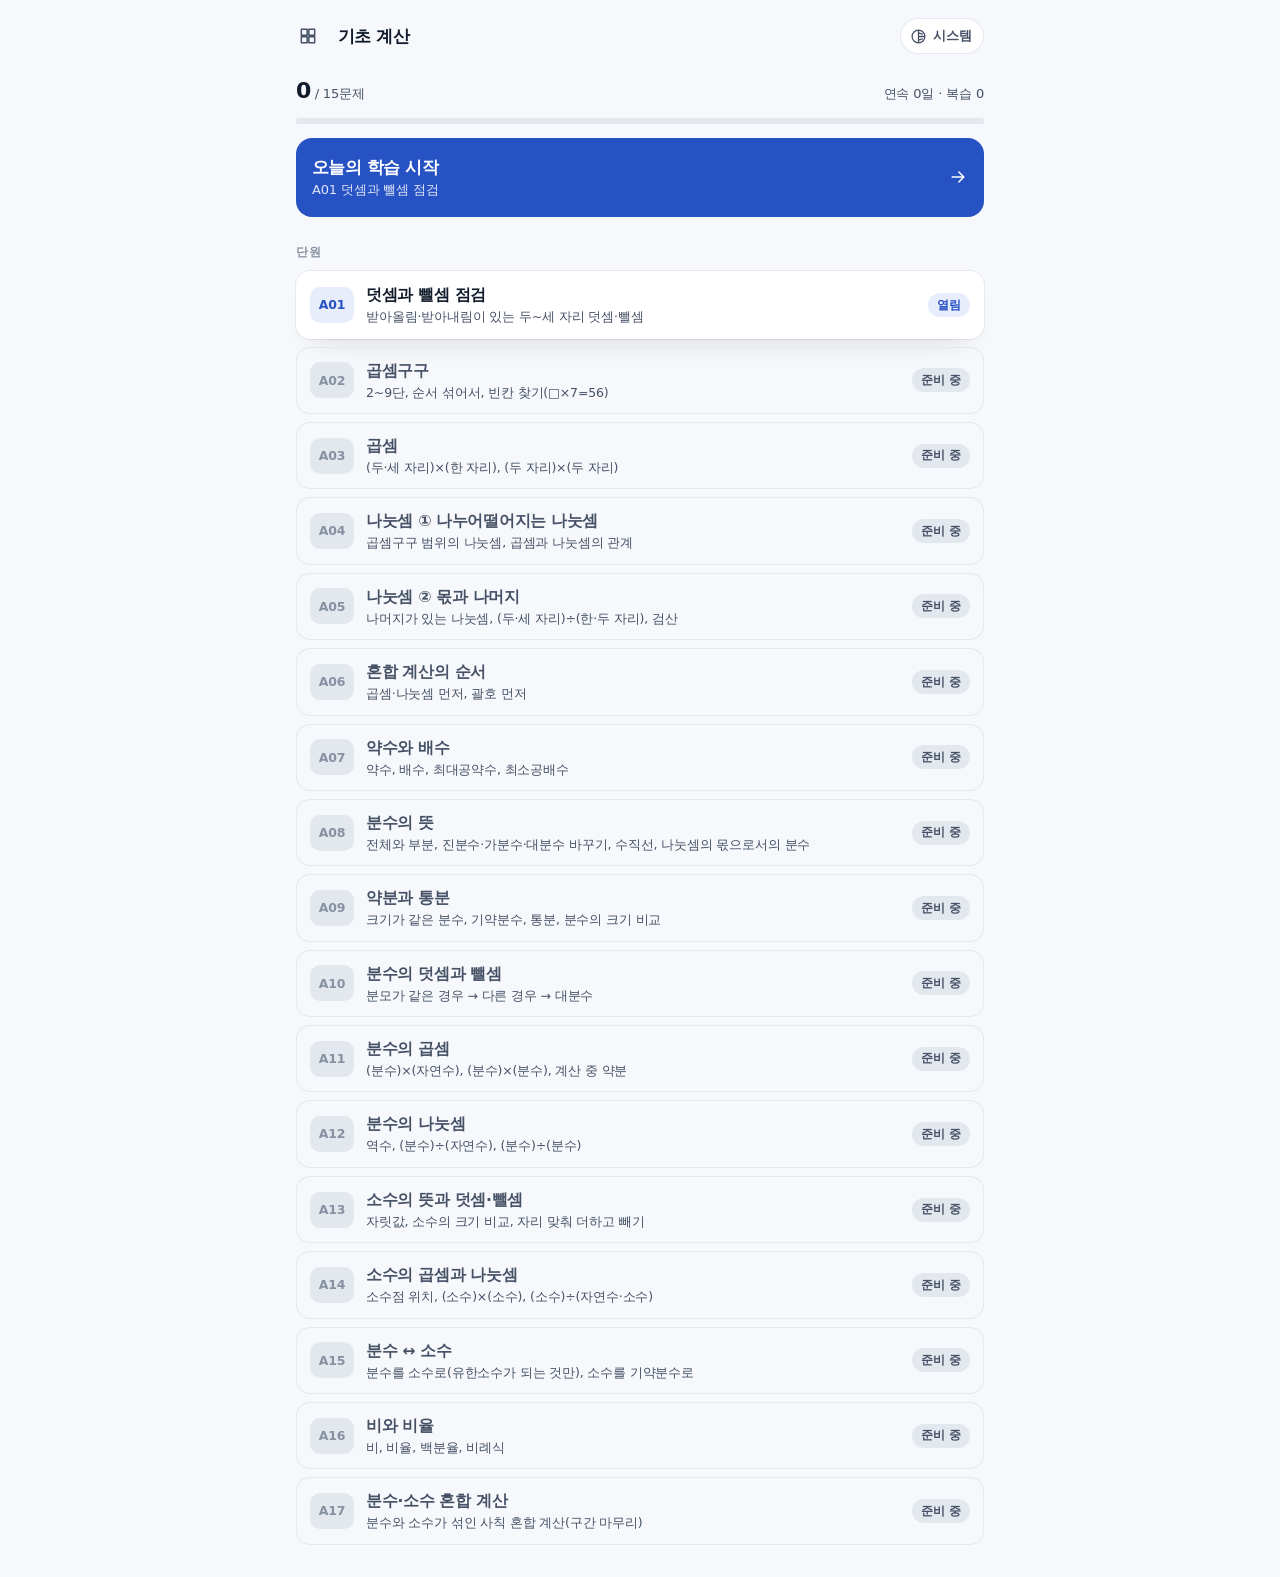
==== docs/basic/index.html @ 7d5328c9 "공통 엔진과 첫 단원 A01 덧셈과 뺄셈 점검 - 엔진: 씨앗 난수, 유형 템플릿 등록·문제 생성, 정답 판정(흔한 실수 설명),   진도(단계, 최근 10문제 중 9문제 통과)," ====
<!doctype html>
<html lang="ko" data-theme="light">
<head>
<meta charset="utf-8">
<meta name="viewport" content="width=device-width, initial-scale=1, viewport-fit=cover">
<meta name="theme-color" content="#F6F8FB">
<title>기초 계산 — Math Hub</title>
<link rel="icon" href="data:image/svg+xml,%3Csvg xmlns='http://www.w3.org/2000/svg' viewBox='0 0 256 256'%3E%3Crect width='256' height='256' rx='56' fill='%23111B2B'/%3E%3Ccircle cx='128' cy='68' r='18' fill='%235E8BFF'/%3E%3Crect x='52' y='114' width='152' height='28' rx='14' fill='%23EEF1F6'/%3E%3Ccircle cx='128' cy='188' r='18' fill='%234FC891'/%3E%3C/svg%3E">
<link rel="manifest" href="../manifest.webmanifest">
<link rel="apple-touch-icon" href="../icons/apple-touch-icon.png">
<meta name="apple-mobile-web-app-capable" content="yes">
<meta name="mobile-web-app-capable" content="yes">
<meta name="apple-mobile-web-app-title" content="Math Hub">
<meta name="apple-mobile-web-app-status-bar-style" content="default">
<meta name="format-detection" content="telephone=no">
<script>
/* 첫 페인트 전에 테마 적용 */
(function () { try { var t = localStorage.getItem('mathhub.theme') || 'auto'; if (t !== 'light' && t !== 'dark') t = matchMedia('(prefers-color-scheme: dark)').matches ? 'dark' : 'light'; document.documentElement.dataset.theme = t; } catch (e) {} })();
</script>
<link rel="stylesheet" href="../shared/vendor/katex/katex.min.css">
<link rel="stylesheet" href="../shared/app.css">
</head>
<body>
<div id="app"></div>
<noscript><p style="padding:24px">이 앱은 JavaScript가 필요합니다.</p></noscript>
<!-- 구간 앱은 모두 같은 틀이다. 구간마다 다른 것은 아래 start 의 stage 뿐이다. -->
<script src="../shared/vendor/katex/katex.min.js"></script>
<script src="../shared/hub.js" data-root="../"></script>
<script src="../shared/map.js"></script>
<script src="../shared/engine/rng.js"></script>
<script src="../shared/engine/num.js"></script>
<script src="../shared/engine/answer.js"></script>
<script src="../shared/engine/types.js"></script>
<script src="../shared/engine/progress.js"></script>
<script src="../shared/engine/ui.js"></script>
<script>MH.app.start({ stage: 'A', root: document.getElementById('app'), home: '../' });</script>
</body>
</html>
---- docs/shared/app.css ----
/* Math Hub 영역 앱 공통 스타일 — 단원 목록 · 단원 화면 · 문제 화면. 허브와 같은 색을 쓴다. */
:root {
  --bg: #F6F8FB; --surface: #FFFFFF; --ink: #111B2B; --ink-2: #465166; --muted: #8791A1; --line: #E4E8EF; --track: #E3E7EE;
  --brand: #2752C4; --soft: #E7EDFB; --on-brand: #FFFFFF;
  --ok: #1B7A50; --ok-soft: #E2F2EA; --bad: #B4382C; --bad-soft: #FBEAE7; --warn: #9A6A0A; --warn-soft: #FBF1DC;
  --key: #FFFFFF; --key-down: #E7EBF2;
  --shadow: 0 0 0 1px rgba(20, 30, 50, .06), 0 1px 2px rgba(20, 20, 30, .04), 0 16px 32px -20px rgba(20, 20, 30, .18);
  --sans: -apple-system, BlinkMacSystemFont, "Pretendard", "Apple SD Gothic Neo", "Noto Sans KR", "Malgun Gothic", system-ui, sans-serif;
}
[data-theme="dark"] {
  --bg: #0C111B; --surface: #141B28; --ink: #EEF1F6; --ink-2: #B4BDCC; --muted: #77839A; --line: #243044; --track: #212B3C;
  --brand: #9DB8FF; --soft: #1B2747; --on-brand: #0C111B;
  --ok: #8FDDB6; --ok-soft: #173226; --bad: #FFA79C; --bad-soft: #3A1D1A; --warn: #F0C56A; --warn-soft: #33290F;
  --key: #1A2333; --key-down: #263248;
  --shadow: 0 0 0 1px rgba(255, 255, 255, .06), 0 16px 32px -20px rgba(0, 0, 0, .7);
  color-scheme: dark;
}
* { box-sizing: border-box; margin: 0; }
html { -webkit-text-size-adjust: 100%; -webkit-tap-highlight-color: transparent; height: 100%; }
body { min-height: 100%; background: var(--bg); color: var(--ink); font: 15px/1.55 var(--sans); letter-spacing: -.01em; -webkit-font-smoothing: antialiased; }
a { color: inherit; text-decoration: none; touch-action: manipulation; }
button { font: inherit; color: inherit; background: none; border: 0; padding: 0; cursor: pointer; touch-action: manipulation; -webkit-user-select: none; user-select: none; }
ol, ul { list-style: none; padding: 0; }
:focus-visible { outline: 2px solid var(--brand); outline-offset: 2px; border-radius: 10px; }
svg.ic { width: 20px; height: 20px; fill: none; stroke: currentColor; stroke-width: 1.8; stroke-linecap: round; stroke-linejoin: round; flex: none; }
.katex { font-size: 1.1em; }

.page { max-width: 720px; margin: 0 auto; padding: calc(14px + env(safe-area-inset-top)) max(16px, env(safe-area-inset-right)) calc(32px + env(safe-area-inset-bottom)) max(16px, env(safe-area-inset-left)); }
.bar { display: flex; align-items: center; gap: 10px; min-height: 44px; }
.bar h1 { flex: 1; min-width: 0; font-size: 17px; font-weight: 750; letter-spacing: -.03em; overflow: hidden; text-overflow: ellipsis; white-space: nowrap; }
.icon-btn { width: 40px; height: 40px; margin-left: -8px; border-radius: 12px; display: grid; place-items: center; color: var(--ink-2); flex: none; }
.icon-btn:active { background: var(--track); }
.theme { display: inline-flex; align-items: center; gap: 6px; height: 36px; padding: 0 12px 0 10px; border-radius: 999px; color: var(--ink-2); font-size: 13px; font-weight: 600; box-shadow: inset 0 0 0 1px var(--line); background: var(--surface); }
.theme .ic { width: 17px; height: 17px; }
.sec { margin-top: 26px; font-size: 12px; font-weight: 650; letter-spacing: .12em; color: var(--muted); }
.card { margin-top: 14px; padding: 16px; border-radius: 16px; background: var(--surface); box-shadow: var(--shadow); }
.track { height: 6px; border-radius: 999px; background: var(--track); overflow: hidden; }
.track i { display: block; height: 100%; border-radius: 999px; background: var(--brand); }
.chip { display: inline-flex; align-items: center; height: 24px; padding: 0 9px; border-radius: 999px; font-size: 12px; font-weight: 650; background: var(--track); color: var(--ink-2); white-space: nowrap; }
.chip.ok { background: var(--ok-soft); color: var(--ok); } .chip.on { background: var(--soft); color: var(--brand); }
.btn { display: flex; align-items: center; justify-content: center; gap: 8px; width: 100%; min-height: 54px; padding: 0 18px; border-radius: 14px; font-size: 16.5px; font-weight: 700; letter-spacing: -.02em; background: var(--brand); color: var(--on-brand); }
.btn:active { opacity: .85; }
.btn.ghost { background: var(--surface); color: var(--ink); box-shadow: inset 0 0 0 1px var(--line); }
.btn.small { min-height: 44px; font-size: 14.5px; }
.note { font-size: 13px; color: var(--ink-2); }

/* ── 구간 홈 ── */
.today { margin-top: 16px; }
.today-row { display: flex; align-items: baseline; justify-content: space-between; gap: 10px; font-size: 13px; color: var(--ink-2); margin-bottom: 10px; font-variant-numeric: tabular-nums; }
.today-row b { font-size: 22px; font-weight: 750; color: var(--ink); letter-spacing: -.03em; }
.cta { display: flex; align-items: center; gap: 12px; margin-top: 14px; padding: 16px; border-radius: 16px; background: var(--brand); color: var(--on-brand); }
.cta .txt { flex: 1; min-width: 0; } .cta b { display: block; font-size: 17px; font-weight: 750; letter-spacing: -.03em; } .cta small { display: block; font-size: 13px; opacity: .85; overflow: hidden; text-overflow: ellipsis; white-space: nowrap; }
.cta.idle { background: var(--soft); color: var(--ink); }
.units { display: grid; gap: 8px; margin-top: 10px; }
.unit { display: flex; align-items: center; gap: 12px; padding: 12px 14px; border-radius: 14px; background: var(--surface); box-shadow: var(--shadow); }
.unit .no { width: 44px; height: 36px; border-radius: 10px; display: grid; place-items: center; flex: none; background: var(--soft); color: var(--brand); font-size: 12.5px; font-weight: 750; font-variant-numeric: tabular-nums; }
.unit .txt { flex: 1; min-width: 0; } .unit .txt b { display: block; font-size: 15.5px; font-weight: 700; letter-spacing: -.02em; }
.unit .txt small { display: block; font-size: 12.5px; color: var(--ink-2); overflow: hidden; text-overflow: ellipsis; white-space: nowrap; }
.unit.off { background: transparent; box-shadow: inset 0 0 0 1px var(--line); } .unit.off .no { background: var(--track); color: var(--muted); } .unit.off .txt b { color: var(--ink-2); font-weight: 650; }
.unit.done .no { background: var(--ok-soft); color: var(--ok); }

/* ── 단원 화면 ── */
.u-head { margin-top: 14px; } .u-head h2 { font-size: 24px; font-weight: 750; letter-spacing: -.035em; line-height: 1.3; margin-top: 8px; word-break: keep-all; } .u-head p { color: var(--ink-2); margin-top: 4px; word-break: keep-all; }
.card h3 { font-size: 13px; font-weight: 700; color: var(--ink-2); margin-bottom: 10px; }
.dots { display: flex; gap: 6px; } .dots i { flex: 1; height: 10px; border-radius: 999px; background: var(--track); }
.dots i.d1 { background: var(--ok); } .dots i.dh { background: var(--warn); } .dots i.d0 { background: var(--bad); }
.card .note { margin-top: 10px; }
.types li { display: flex; align-items: center; gap: 12px; padding: 9px 0; border-top: 1px solid var(--line); } .types li:first-child { border-top: 0; padding-top: 0; } .types li:last-child { padding-bottom: 0; }
.types .txt { flex: 1; min-width: 0; font-weight: 650; font-size: 14.5px; } .types small { display: block; font-weight: 500; font-size: 12.5px; color: var(--muted); }
.lv { display: flex; gap: 3px; flex: none; } .lv i { width: 16px; height: 6px; border-radius: 999px; background: var(--track); } .lv i.on { background: var(--brand); }
.actions { display: grid; gap: 10px; margin-top: 18px; } .actions .note { text-align: center; margin-top: -2px; }
.result { text-align: center; padding: 28px 16px; } .result b { display: block; font-size: 44px; font-weight: 750; letter-spacing: -.04em; font-variant-numeric: tabular-nums; } .result h2 { font-size: 20px; margin-top: 4px; letter-spacing: -.03em; } .result p { color: var(--ink-2); margin-top: 8px; word-break: keep-all; }

/* ── 문제 화면: 위 막대 · 문제(스크롤) · 아래 키패드 ── */
.solve { display: flex; flex-direction: column; height: 100vh; height: 100dvh; max-width: 720px; margin: 0 auto; }
.solve .bar { padding: calc(8px + env(safe-area-inset-top)) max(16px, env(safe-area-inset-right)) 4px max(16px, env(safe-area-inset-left)); }
.solve .bar .mid { flex: 1; min-width: 0; font-size: 13px; font-weight: 650; color: var(--ink-2); overflow: hidden; text-overflow: ellipsis; white-space: nowrap; }
.solve .bar .count { font-size: 13px; font-weight: 650; color: var(--ink-2); font-variant-numeric: tabular-nums; white-space: nowrap; }
.solve .track { margin: 0 16px; height: 4px; flex: none; }
.q { flex: 1; overflow-y: auto; -webkit-overflow-scrolling: touch; padding: 14px 16px 16px; }
.q-tag { display: flex; flex-wrap: wrap; gap: 6px; align-items: center; font-size: 12.5px; color: var(--muted); font-weight: 600; }
.q-tex { margin-top: 18px; text-align: center; font-size: clamp(30px, 10vw, 44px); line-height: 1.2; font-variant-numeric: tabular-nums; overflow-x: auto; }
.q-tex .katex { font-size: 1em; }
.q-text { margin-top: 14px; font-size: 17px; line-height: 1.6; word-break: keep-all; }
.q-tex + .q-text { text-align: center; font-size: 15px; color: var(--ink-2); margin-top: 8px; }
.answer { display: flex; align-items: center; justify-content: center; gap: 10px; margin-top: 20px; }
.ans-box { min-width: 150px; height: 64px; padding: 0 18px; border-radius: 16px; background: var(--surface); box-shadow: inset 0 0 0 2px var(--line); display: flex; align-items: center; justify-content: center; font-size: 32px; font-weight: 700; letter-spacing: .02em; font-variant-numeric: tabular-nums; }
.ans-box.live { box-shadow: inset 0 0 0 2px var(--brand); }
.ans-box.live::after { content: ""; width: 2px; height: 30px; margin-left: 3px; background: var(--brand); animation: blink 1.1s steps(1) infinite; }
.ans-box.good { box-shadow: inset 0 0 0 2px var(--ok); color: var(--ok); } .ans-box.bad { box-shadow: inset 0 0 0 2px var(--bad); color: var(--bad); }
.ans-box.shake { animation: shake .3s; }
.answer .suffix { font-size: 20px; font-weight: 650; color: var(--ink-2); }
@keyframes blink { 50% { opacity: 0; } }
@keyframes shake { 25% { transform: translateX(-6px); } 75% { transform: translateX(6px); } }
.fb { margin-top: 16px; display: grid; gap: 10px; }
.msg { padding: 14px 16px; border-radius: 14px; background: var(--surface); box-shadow: inset 0 0 0 1px var(--line); word-break: keep-all; }
.msg b { display: block; font-size: 16px; letter-spacing: -.02em; } .msg p { margin-top: 4px; color: var(--ink-2); font-size: 14.5px; } .msg p.mine { color: var(--muted); font-size: 13px; }
.msg.good { background: var(--ok-soft); box-shadow: none; } .msg.good b { color: var(--ok); }
.msg.bad { background: var(--bad-soft); box-shadow: none; } .msg.bad b { color: var(--bad); }
.msg.star { background: var(--soft); box-shadow: none; } .msg.star b { color: var(--brand); }
.msg.hint b { font-size: 12.5px; color: var(--warn); font-weight: 700; } .msg.hint p { color: var(--ink); margin-top: 2px; }
.msg .btn { margin-top: 12px; }
.steps { counter-reset: s; display: grid; gap: 12px; margin-top: 8px; }
.steps li { counter-increment: s; position: relative; padding-left: 30px; font-size: 14.5px; color: var(--ink); }
.steps li::before { content: counter(s); position: absolute; left: 0; top: 1px; width: 21px; height: 21px; border-radius: 50%; background: var(--track); color: var(--ink-2); font-size: 12px; font-weight: 700; display: grid; place-items: center; }
.steps .tex { margin-top: 8px; font-size: 20px; overflow-x: auto; } .steps .tex .katex { font-size: 1em; }
.pad { flex: none; padding: 8px max(10px, env(safe-area-inset-right)) calc(10px + env(safe-area-inset-bottom)) max(10px, env(safe-area-inset-left)); background: var(--bg); border-top: 1px solid var(--line); }
.tools { display: flex; gap: 8px; margin-bottom: 8px; }
.tools button { flex: 1; height: 40px; border-radius: 12px; font-size: 14px; font-weight: 650; color: var(--ink-2); background: var(--surface); box-shadow: inset 0 0 0 1px var(--line); display: flex; align-items: center; justify-content: center; gap: 6px; }
.tools button:disabled { opacity: .4; } .tools button .ic { width: 17px; height: 17px; }
.tools.ask { align-items: center; } .tools.ask span { flex: 2; font-size: 13px; color: var(--ink-2); line-height: 1.35; word-break: keep-all; } .tools.ask button { flex: 1; } .tools.ask .yes { color: var(--bad); }
.keys { display: grid; grid-template-columns: repeat(3, 1fr); gap: 8px; }
.keys button { height: clamp(52px, 8.2vh, 66px); border-radius: 14px; background: var(--key); box-shadow: var(--shadow); font-size: 26px; font-weight: 600; font-variant-numeric: tabular-nums; display: grid; place-items: center; }
.keys button:active { background: var(--key-down); }
.keys .k-ok { background: var(--brand); color: var(--on-brand); font-size: 18px; font-weight: 700; } .keys .k-ok:active { background: var(--brand); opacity: .85; }
.keys .k-back { color: var(--ink-2); } .keys .k-back .ic { width: 26px; height: 26px; }
.pad .btn { min-height: 60px; }
.pad .sub-link { display: block; text-align: center; padding: 12px 0 2px; font-size: 13.5px; color: var(--ink-2); font-weight: 600; }

@media (min-width: 720px) { .solve { border-left: 1px solid var(--line); border-right: 1px solid var(--line); } }
@media (prefers-reduced-motion: reduce) { .ans-box.live::after, .ans-box.shake { animation: none; } }
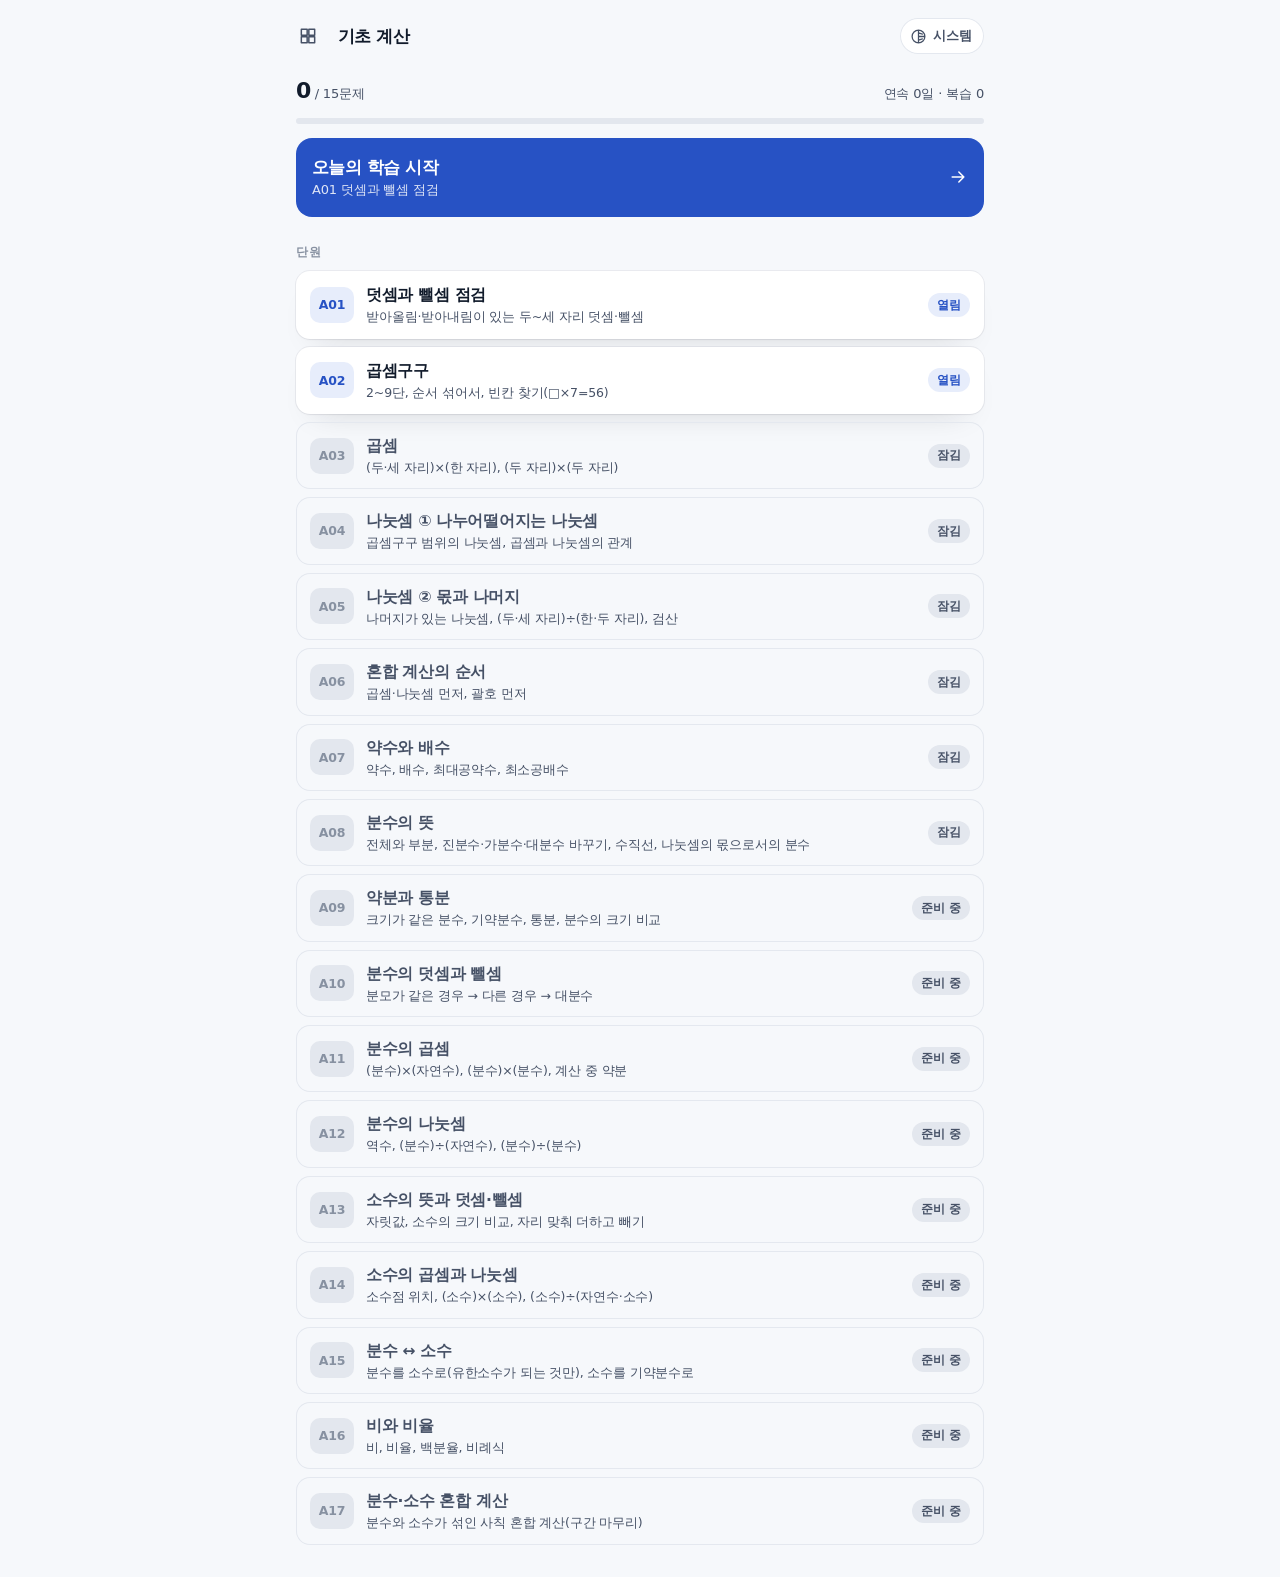
==== commit 988cd46a: "A08 분수의 뜻 단원 추가 - 유형 5개: 전체와 부분, 수직선 위의 분수, 나눗셈의 몫을 분수로, 가분수를 대분수로, 대분수를 가분수로 - 새 답 형식 fraction(분자 칸" ====
--- a/docs/basic/index.html
+++ b/docs/basic/index.html
@@ -25,6 +25,7 @@
 <noscript><p style="padding:24px">이 앱은 JavaScript가 필요합니다.</p></noscript>
 <!-- 구간 앱은 모두 같은 틀이다. 구간마다 다른 것은 아래 start 의 stage 뿐이다. -->
 <script src="../shared/vendor/katex/katex.min.js"></script>
+<script src="../shared/vendor/fraction/fraction.min.js"></script>
 <script src="../shared/hub.js" data-root="../"></script>
 <script src="../shared/map.js"></script>
 <script src="../shared/engine/rng.js"></script>
--- a/docs/shared/app.css
+++ b/docs/shared/app.css
@@ -89,6 +89,12 @@
 .ans-box.live::after { content: ""; width: 2px; height: 30px; margin-left: 3px; background: var(--brand); animation: blink 1.1s steps(1) infinite; }
 .ans-box.good { box-shadow: inset 0 0 0 2px var(--ok); color: var(--ok); } .ans-box.bad { box-shadow: inset 0 0 0 2px var(--bad); color: var(--bad); }
 .ans-box.shake { animation: shake .3s; }
+.answer.multi { gap: 14px; align-items: flex-end; } .answer.multi .ans-box { min-width: 112px; } .answer .field { display: flex; flex-direction: column; align-items: center; gap: 6px; } .answer .field small { font-size: 13px; font-weight: 650; color: var(--ink-2); }
+.answer.frac { gap: 12px; margin-top: 16px; } .answer.frac .ans-box { min-width: 96px; height: 48px; font-size: 26px; }
+.frac-in { display: flex; flex-direction: column; align-items: stretch; gap: 6px; } .frac-in > i { height: 3px; border-radius: 2px; background: var(--ink); margin: 0 -6px; }
+.figure { margin-top: 14px; display: grid; gap: 6px; }
+.bar-fig { display: grid; gap: 3px; height: 32px; } .bar-fig i { border-radius: 5px; background: var(--surface); box-shadow: inset 0 0 0 1.5px var(--line); } .bar-fig i.on { background: var(--brand); box-shadow: none; }
+.line-fig { width: 100%; height: auto; display: block; } .line-fig .ax { stroke: var(--ink-2); stroke-width: 1.5; } .line-fig text { fill: var(--ink-2); font-size: 13px; font-weight: 600; } .line-fig .mk { fill: var(--brand); stroke: none; font-size: 14px; }
 .answer .suffix { font-size: 20px; font-weight: 650; color: var(--ink-2); }
 @keyframes blink { 50% { opacity: 0; } }
 @keyframes shake { 25% { transform: translateX(-6px); } 75% { transform: translateX(6px); } }
@@ -118,4 +124,5 @@
 .pad .sub-link { display: block; text-align: center; padding: 12px 0 2px; font-size: 13.5px; color: var(--ink-2); font-weight: 600; }
 
 @media (min-width: 720px) { .solve { border-left: 1px solid var(--line); border-right: 1px solid var(--line); } }
+@media (max-height: 680px) { .keys button { height: 46px; } .keys { gap: 6px; } }
 @media (prefers-reduced-motion: reduce) { .ans-box.live::after, .ans-box.shake { animation: none; } }
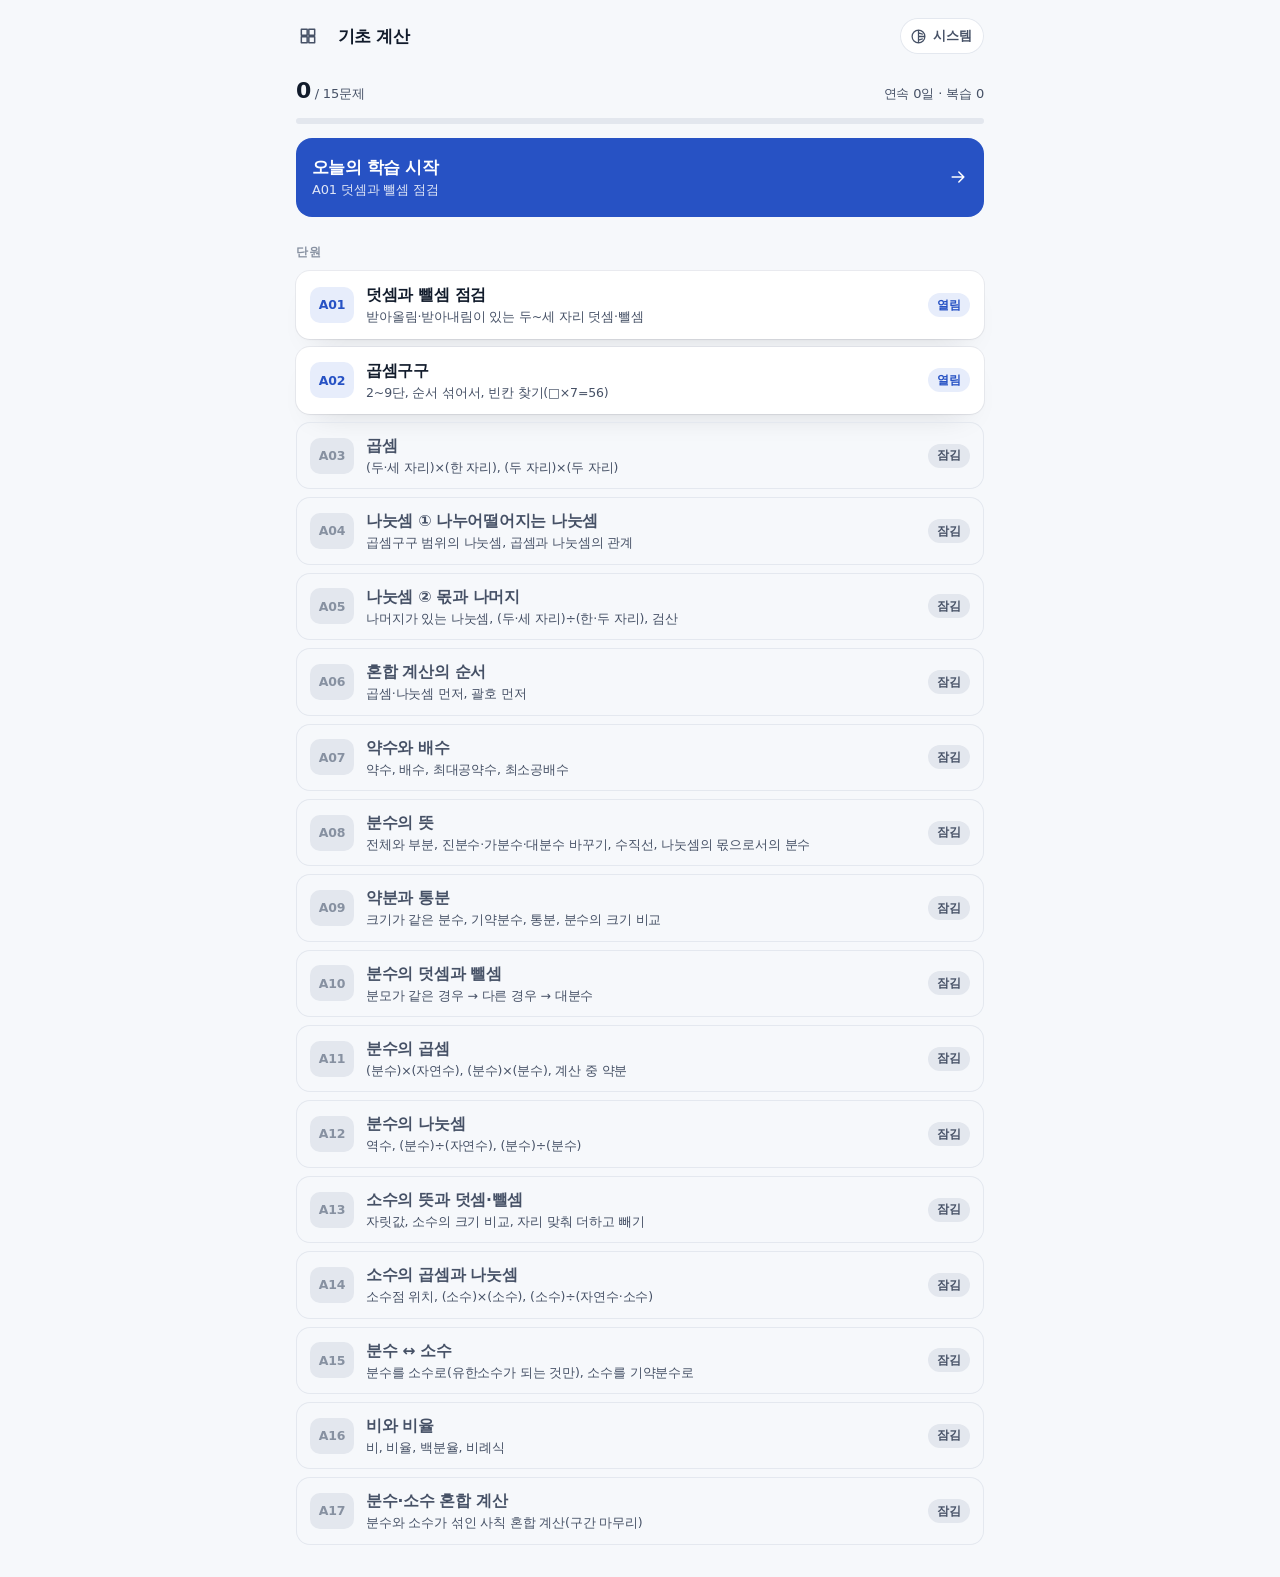
==== commit 98bf6342: "풀이 공간 추가: 문제 아래에 펜 · 손가락으로 풀이를 쓰는 캔버스 - 넓은 화면(아이패드 · 컴퓨터): 왼쪽에 문제와 풀이 공간, 오른쪽에 답 칸 · 설명 · 키패드 - 휴대폰:" ====
--- a/docs/basic/index.html
+++ b/docs/basic/index.html
@@ -33,6 +33,7 @@
 <script src="../shared/engine/answer.js"></script>
 <script src="../shared/engine/types.js"></script>
 <script src="../shared/engine/progress.js"></script>
+<script src="../shared/engine/scratch.js"></script>
 <script src="../shared/engine/ui.js"></script>
 <script>MH.app.start({ stage: 'A', root: document.getElementById('app'), home: '../' });</script>
 </body>
--- a/docs/shared/app.css
+++ b/docs/shared/app.css
@@ -78,8 +78,48 @@
 .solve .bar .count { font-size: 13px; font-weight: 650; color: var(--ink-2); font-variant-numeric: tabular-nums; white-space: nowrap; }
 .solve .track { margin: 0 16px; height: 4px; flex: none; }
 .q { flex: 1; overflow-y: auto; -webkit-overflow-scrolling: touch; padding: 14px 16px 16px; }
+/* 개념 카드 */
+.learn .bar h1 { font-size: 15px; color: var(--ink-2); font-weight: 650; }
+.c-body { font-size: 16.5px; line-height: 1.7; word-break: keep-all; padding: 18px; }
+.c-body > * + * { margin-top: 12px; }
+.c-body b { font-weight: 750; }
+.c-tex { text-align: center; font-size: 20px; padding: 6px 0; overflow-x: auto; overflow-y: hidden; }
+.c-list li { position: relative; padding-left: 16px; } .c-list li + li { margin-top: 6px; }
+.c-list.num li { padding-left: 0; } .c-list.num li::before { display: none; }
+.c-list li::before { content: ""; position: absolute; left: 3px; top: .72em; width: 5px; height: 5px; border-radius: 50%; background: var(--muted); }
+.c-ex { border-radius: 12px; background: var(--bg); padding: 4px 12px; }
+.c-ex li { display: flex; gap: 12px; align-items: center; padding: 9px 0; } .c-ex li + li { border-top: 1px solid var(--line); }
+.c-ex .k { flex: none; min-width: 64px; text-align: center; font-weight: 700; font-size: 17px; } .c-ex .d { flex: 1; min-width: 0; font-size: 15px; line-height: 1.55; color: var(--ink-2); }
+.c-body .figure { margin-top: 12px; }
+.c-dots { display: flex; justify-content: center; gap: 6px; margin-top: 16px; } .c-dots i { width: 7px; height: 7px; border-radius: 50%; background: var(--track); } .c-dots i.on { background: var(--brand); }
+.c-nav { grid-auto-flow: column; grid-auto-columns: 1fr; margin-top: 14px; }
+.sheet { position: fixed; inset: 0; z-index: 20; overflow-y: auto; -webkit-overflow-scrolling: touch; background: var(--bg); }
+.q-concept { margin-left: auto; display: inline-flex; align-items: center; gap: 4px; height: 30px; padding: 0 10px; border-radius: 999px; font-size: 12.5px; font-weight: 650; color: var(--brand); background: var(--soft); }
+.q-concept svg.ic { width: 15px; height: 15px; }
+.q-btns { margin-left: auto; display: flex; gap: 6px; } .q-btns .q-concept { margin-left: 0; } .q-concept.on { background: var(--brand); color: var(--on-brand); }
+/* 풀이 공간(engine/scratch.js): 펜 · 손가락으로 풀이를 쓰는 곳 */
+.sp { margin-top: 16px; border-radius: 14px; background: var(--surface); box-shadow: var(--shadow); overflow: hidden; display: flex; flex-direction: column; }
+.sp-bar { display: flex; align-items: center; gap: 2px; padding: 5px 6px; border-bottom: 1px solid var(--line); }
+.sp-bar .gap { flex: 1; }
+.sp-bar button { display: inline-flex; align-items: center; gap: 4px; height: 34px; padding: 0 9px; border-radius: 9px; font-size: 12.5px; font-weight: 650; color: var(--ink-2); white-space: nowrap; }
+.sp-bar button .ic { width: 16px; height: 16px; } .sp-bar button.on { background: var(--soft); color: var(--brand); } .sp-bar button:disabled { opacity: .35; }
+.sp-area { position: relative; height: 220px; }
+.sp-area canvas { position: absolute; inset: 0; width: 100%; height: 100%; display: block; color: var(--ink); touch-action: none; -webkit-user-select: none; user-select: none; -webkit-touch-callout: none; cursor: crosshair; }
+.sp.erasing canvas { cursor: cell; }
+.sp-ph { position: absolute; left: 0; right: 0; top: 50%; transform: translateY(-50%); text-align: center; font-size: 13px; color: var(--muted); pointer-events: none; } .sp.has .sp-ph { display: none; }
+@media (max-width: 380px) { .sp-bar button { padding: 0 6px; font-size: 12px; } }
+.pad.writing .sp { margin: 0 0 8px; } .pad.writing .sp-area { height: min(44vh, 340px); } .pad.writing .btn { min-height: 48px; width: 100%; }
+/* 넓은 화면 + 풀이 공간: 왼쪽에 문제와 풀이 공간, 오른쪽에 답 칸 · 설명 · 키패드 */
+.solve.two { max-width: 1180px; }
+.solve.two .cols { flex: 1; min-height: 0; display: flex; }
+.solve.two .q { flex: 1.3; min-width: 0; display: flex; flex-direction: column; }
+.solve.two .sp { flex: 1; min-height: 260px; } .solve.two .sp-area { flex: 1; height: auto; min-height: 200px; }
+.solve.two .side { flex: 1; min-width: 320px; max-width: 420px; display: flex; flex-direction: column; border-left: 1px solid var(--line); }
+.solve.two .side-top { flex: 1; min-height: 0; overflow-y: auto; -webkit-overflow-scrolling: touch; padding: 14px 16px 16px; }
+.solve.two .side .answer { margin-top: 6px; }
+.solve.two .pad { border-top: 1px solid var(--line); }
 .q-tag { display: flex; flex-wrap: wrap; gap: 6px; align-items: center; font-size: 12.5px; color: var(--muted); font-weight: 600; }
-.q-tex { margin-top: 18px; text-align: center; font-size: clamp(30px, 10vw, 44px); line-height: 1.2; font-variant-numeric: tabular-nums; overflow-x: auto; }
+.q-tex { margin-top: 18px; text-align: center; font-size: clamp(30px, 10vw, 44px); line-height: 1.2; font-variant-numeric: tabular-nums; white-space: nowrap; overflow-x: auto; overflow-y: hidden; padding: 8px 0; }
 .q-tex .katex { font-size: 1em; }
 .q-text { margin-top: 14px; font-size: 17px; line-height: 1.6; word-break: keep-all; }
 .q-tex + .q-text { text-align: center; font-size: 15px; color: var(--ink-2); margin-top: 8px; }
@@ -91,16 +131,20 @@
 .ans-box.shake { animation: shake .3s; }
 .answer.multi { gap: 14px; align-items: flex-end; } .answer.multi .ans-box { min-width: 112px; } .answer .field { display: flex; flex-direction: column; align-items: center; gap: 6px; } .answer .field small { font-size: 13px; font-weight: 650; color: var(--ink-2); }
 .answer.frac { gap: 12px; margin-top: 16px; } .answer.frac .ans-box { min-width: 96px; height: 48px; font-size: 26px; }
+.answer.frac .sign { min-width: 22px; font-size: 32px; font-weight: 700; text-align: center; }
 .frac-in { display: flex; flex-direction: column; align-items: stretch; gap: 6px; } .frac-in > i { height: 3px; border-radius: 2px; background: var(--ink); margin: 0 -6px; }
 .figure { margin-top: 14px; display: grid; gap: 6px; }
 .bar-fig { display: grid; gap: 3px; height: 32px; } .bar-fig i { border-radius: 5px; background: var(--surface); box-shadow: inset 0 0 0 1.5px var(--line); } .bar-fig i.on { background: var(--brand); box-shadow: none; }
 .line-fig { width: 100%; height: auto; display: block; } .line-fig .ax { stroke: var(--ink-2); stroke-width: 1.5; } .line-fig text { fill: var(--ink-2); font-size: 13px; font-weight: 600; } .line-fig .mk { fill: var(--brand); stroke: none; font-size: 14px; }
+/* 소인수분해: 식이 길어질 수 있어 칸을 넓게, 글자를 조금 작게 */
+.answer.fac .ans-box { min-width: min(260px, 100%); max-width: 100%; font-size: 24px; letter-spacing: 0; overflow-x: auto; } .answer.fac .ans-box .katex { font-size: 1.1em; }
+.ans-box[data-ph]:empty::before { content: attr(data-ph); font-size: 15px; font-weight: 500; letter-spacing: 0; color: var(--muted); }
 .answer .suffix { font-size: 20px; font-weight: 650; color: var(--ink-2); }
 @keyframes blink { 50% { opacity: 0; } }
 @keyframes shake { 25% { transform: translateX(-6px); } 75% { transform: translateX(6px); } }
 .fb { margin-top: 16px; display: grid; gap: 10px; }
 .msg { padding: 14px 16px; border-radius: 14px; background: var(--surface); box-shadow: inset 0 0 0 1px var(--line); word-break: keep-all; }
-.msg b { display: block; font-size: 16px; letter-spacing: -.02em; } .msg p { margin-top: 4px; color: var(--ink-2); font-size: 14.5px; } .msg p.mine { color: var(--muted); font-size: 13px; }
+.msg b { display: block; font-size: 16px; letter-spacing: -.02em; } .msg p { margin-top: 4px; color: var(--ink-2); font-size: 14.5px; } .msg p.mine { color: var(--muted); font-size: 13px; } .msg p.mine .katex { font-size: 1.3em; }
 .msg.good { background: var(--ok-soft); box-shadow: none; } .msg.good b { color: var(--ok); }
 .msg.bad { background: var(--bad-soft); box-shadow: none; } .msg.bad b { color: var(--bad); }
 .msg.star { background: var(--soft); box-shadow: none; } .msg.star b { color: var(--brand); }
@@ -110,6 +154,8 @@
 .steps li { counter-increment: s; position: relative; padding-left: 30px; font-size: 14.5px; color: var(--ink); }
 .steps li::before { content: counter(s); position: absolute; left: 0; top: 1px; width: 21px; height: 21px; border-radius: 50%; background: var(--track); color: var(--ink-2); font-size: 12px; font-weight: 700; display: grid; place-items: center; }
 .steps .tex { margin-top: 8px; font-size: 20px; overflow-x: auto; } .steps .tex .katex { font-size: 1em; }
+/* 분수가 든 풀이 수식: 줄이 넘어가도 위아래 줄이 겹치지 않게 줄 높이를 분수 키에 맞춘다 */
+.steps .tex.tall { margin-top: 2px; line-height: 2.6; overflow-y: hidden; }
 .pad { flex: none; padding: 8px max(10px, env(safe-area-inset-right)) calc(10px + env(safe-area-inset-bottom)) max(10px, env(safe-area-inset-left)); background: var(--bg); border-top: 1px solid var(--line); }
 .tools { display: flex; gap: 8px; margin-bottom: 8px; }
 .tools button { flex: 1; height: 40px; border-radius: 12px; font-size: 14px; font-weight: 650; color: var(--ink-2); background: var(--surface); box-shadow: inset 0 0 0 1px var(--line); display: flex; align-items: center; justify-content: center; gap: 6px; }
@@ -119,6 +165,13 @@
 .keys button { height: clamp(52px, 8.2vh, 66px); border-radius: 14px; background: var(--key); box-shadow: var(--shadow); font-size: 26px; font-weight: 600; font-variant-numeric: tabular-nums; display: grid; place-items: center; }
 .keys button:active { background: var(--key-down); }
 .keys .k-ok { background: var(--brand); color: var(--on-brand); font-size: 18px; font-weight: 700; } .keys .k-ok:active { background: var(--brand); opacity: .85; }
+.keys.choice button { height: 64px; font-size: 30px; } .keys.choice .k-ok { grid-column: 1 / -1; height: 58px; font-size: 18px; }
+.keys.dec .k-ok { grid-column: 1 / -1; height: 52px; }
+.keys.choice.four { grid-template-columns: repeat(4, 1fr); } .keys.choice.four button { font-size: 26px; }
+.keys.choice.long { grid-template-columns: repeat(2, 1fr); } .keys.choice.long button { font-size: 22px; }
+.keys.choice.words button { font-size: 19px; font-weight: 650; word-break: keep-all; } .keys.choice.words .k-ok { font-size: 18px; }
+.keys.sgn .k-ok, .keys.sgn .k-sign { height: 52px; } .keys.sgn.wide .k-ok { grid-column: span 2; } .keys.sgn .k-sign { font-size: 28px; }
+.keys.fac .k-ok { grid-column: span 2; height: 52px; } .keys.fac .k-pow { height: 52px; font-size: 17px; font-weight: 650; color: var(--ink-2); }
 .keys .k-back { color: var(--ink-2); } .keys .k-back .ic { width: 26px; height: 26px; }
 .pad .btn { min-height: 60px; }
 .pad .sub-link { display: block; text-align: center; padding: 12px 0 2px; font-size: 13.5px; color: var(--ink-2); font-weight: 600; }
